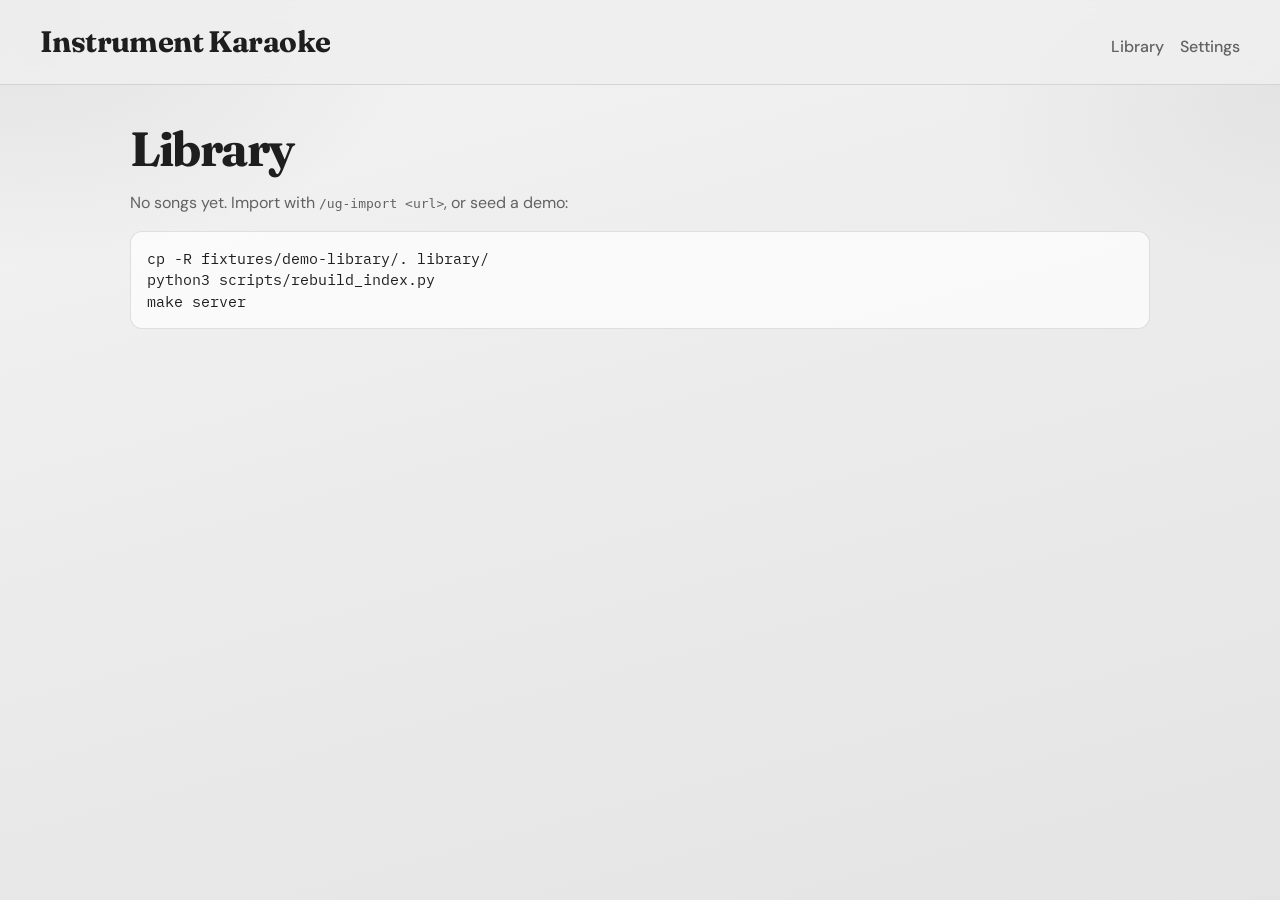
==== index.html @ 4fafdc99 "Initial commit" ====
<!DOCTYPE html>
<html lang="en">
<head>
  <meta charset="utf-8" />
  <meta name="viewport" content="width=device-width, initial-scale=1" />
  <title>Instrument Karaoke</title>
  <link rel="preconnect" href="https://fonts.googleapis.com" />
  <link rel="preconnect" href="https://fonts.gstatic.com" crossorigin />
  <link href="https://fonts.googleapis.com/css2?family=DM+Sans:ital,opsz,wght@0,9..40,400;0,9..40,500;0,9..40,600;0,9..40,700;1,9..40,400&family=Fraunces:opsz,wght@9..144,500;9..144,700&family=IBM+Plex+Mono:wght@400;500&display=swap" rel="stylesheet" />
  <link rel="stylesheet" href="assets/styles.css" />
</head>
<body>
  <div class="bg-wash" aria-hidden="true"></div>
  <header class="site-header">
    <a class="brand" href="#/">Instrument Karaoke</a>
    <nav class="site-nav" aria-label="Primary">
      <a href="#/">Library</a>
      <button type="button" class="site-nav-btn" id="nav-settings" aria-haspopup="dialog">Settings</button>
      <a href="#/admin/queue" id="nav-queue" hidden>Queue</a>
    </nav>
  </header>

  <main id="app" class="app">
    <p class="loading">Loading library…</p>
  </main>

  <script src="assets/markdown.js"></script>
  <script src="assets/chords.js"></script>
  <script src="assets/media-analysis.js"></script>
  <script src="assets/media-player.js"></script>
  <script src="assets/queue.js"></script>
  <script src="assets/app.js"></script>
</body>
</html>
---- assets/styles.css ----
:root {
  --ink: #1e1e1e;
  --ink-soft: #626262;
  --paper: #efefef;
  --paper-2: #e6e6e6;
  --accent: #5c5c5c;
  --accent-deep: #3b3b3b;
  --glow: #b4b4b4;
  --line: rgba(30, 30, 30, 0.12);
  --shadow: 0 16px 40px rgba(30, 30, 30, 0.1);
  --chord-accent: #1e1e1e;
  --chord-tone-root: #1e1e1e;
  --chord-tone-other: #5c5c5c;
  --chord-tone-third: #5c5c5c;
  --chord-tone-fifth: #5c5c5c;
  --chord-tone-fifth-alt: #5c5c5c;
  --chord-tone-sixth: #5c5c5c;
  --chord-tone-seventh: #5c5c5c;
  --chord-tone-ninth: #5c5c5c;
  --chord-tone-eleventh: #5c5c5c;
  --chord-tone-extension: #5c5c5c;
  --mono: "IBM Plex Mono", ui-monospace, monospace;
  --sans: "DM Sans", system-ui, sans-serif;
  --display: "Fraunces", Georgia, serif;
  --radius: 12px;
}

*,
*::before,
*::after {
  box-sizing: border-box;
}

html {
  scroll-behavior: auto;
}

body {
  margin: 0;
  min-height: 100vh;
  font-family: var(--sans);
  color: var(--ink);
  background: var(--paper);
  line-height: 1.5;
}

.bg-wash {
  position: fixed;
  inset: 0;
  z-index: -1;
  background:
    radial-gradient(800px 480px at 0% 0%, rgba(92, 92, 92, 0.12), transparent 55%),
    radial-gradient(640px 400px at 100% 10%, rgba(180, 180, 180, 0.18), transparent 50%),
    linear-gradient(165deg, #f4f4f4 0%, #ebebeb 50%, #e4e4e4 100%);
}

.site-header {
  display: flex;
  align-items: baseline;
  justify-content: space-between;
  gap: 1rem;
  padding: 1.25rem clamp(1.25rem, 4vw, 2.5rem);
  border-bottom: 1px solid var(--line);
  backdrop-filter: blur(8px);
  position: sticky;
  top: 0;
  z-index: 10;
  background: rgba(239, 239, 239, 0.85);
}

.brand {
  font-family: var(--display);
  font-weight: 700;
  font-size: clamp(1.4rem, 2.5vw, 1.85rem);
  color: var(--ink);
  text-decoration: none;
  letter-spacing: -0.02em;
}

.site-nav {
  display: flex;
  align-items: center;
  gap: 1rem;
}

.site-nav a,
.site-nav-btn {
  color: var(--ink-soft);
  text-decoration: none;
  font: inherit;
  font-weight: 500;
  background: none;
  border: none;
  padding: 0;
  cursor: pointer;
}

.site-nav a:hover,
.site-nav-btn:hover {
  color: var(--accent);
}

html.chords-hidden .song-layout {
  grid-template-columns: 1fr;
}

html.chords-hidden .chord-panel,
html.chords-hidden .song-chords {
  display: none !important;
}

.app {
  width: min(1100px, 100%);
  margin: 0 auto;
  padding: 1.75rem clamp(1.25rem, 4vw, 2.5rem) 4rem;
}

.loading,
.empty,
.error {
  color: var(--ink-soft);
  font-size: 1.05rem;
}

.hero-line {
  font-family: var(--display);
  font-size: clamp(2rem, 5vw, 3rem);
  font-weight: 700;
  letter-spacing: -0.03em;
  margin: 0 0 0.35rem;
  animation: rise 0.55s ease both;
}

.lede {
  margin: 0 0 1rem;
  color: var(--ink-soft);
  max-width: 38rem;
  animation: rise 0.65s ease both;
}

@keyframes rise {
  from {
    opacity: 0;
    transform: translateY(10px);
  }
  to {
    opacity: 1;
    transform: none;
  }
}

.view-tabs {
  display: inline-flex;
  gap: 0.15rem;
  margin: 0 0 1.5rem;
  padding: 0.2rem;
  border: 1px solid var(--line);
  border-radius: 999px;
  background: rgba(255, 255, 255, 0.55);
  animation: rise 0.7s ease both;
}

.view-tab {
  padding: 0.4rem 1rem;
  border-radius: 999px;
  color: var(--ink-soft);
  text-decoration: none;
  font-weight: 550;
  font-size: 0.95rem;
  transition: color 0.15s ease, background 0.15s ease;
}

.view-tab:hover {
  color: var(--ink);
}

.view-tab.is-active {
  color: var(--ink);
  background: rgba(255, 255, 255, 0.95);
  box-shadow: 0 1px 2px rgba(30, 30, 30, 0.08);
}

.artist-grid {
  display: grid;
  grid-template-columns: repeat(auto-fill, minmax(220px, 1fr));
  gap: 0.85rem;
}

.song-table-wrap {
  overflow-x: auto;
  border: 1px solid var(--line);
  border-radius: var(--radius);
  background: rgba(255, 255, 255, 0.55);
  animation: rise 0.7s ease both;
}

.song-table {
  width: 100%;
  border-collapse: collapse;
  font-size: 0.98rem;
}

.song-table th,
.song-table td {
  padding: 0.25rem 1rem;
  text-align: left;
  border-bottom: 1px solid var(--line);
  vertical-align: middle;
}

.song-table th {
  font-size: 0.78rem;
  font-weight: 650;
  letter-spacing: 0.04em;
  text-transform: uppercase;
  color: var(--ink-soft);
  background: rgba(255, 255, 255, 0.45);
}

.song-table tbody tr:last-child td {
  border-bottom: none;
}

.song-table tbody tr:hover td {
  background: rgba(255, 255, 255, 0.55);
}

.song-table a {
  color: inherit;
  text-decoration: none;
  font-weight: 550;
}

.song-table a:hover {
  color: var(--accent-deep);
  text-decoration: underline;
  text-underline-offset: 0.15em;
}

.song-table td.song-title a {
  font-family: var(--display);
  font-size: 1.05rem;
  font-weight: 650;
}

.song-table th.song-table-flag,
.song-table td.song-table-flag,
.song-table th.song-table-status,
.song-table td.song-table-status {
  white-space: nowrap;
  width: 1%;
}

.song-table td.song-table-flag,
.song-table td.song-table-status {
  vertical-align: middle;
}

.media-flag {
  display: inline-block;
  min-width: 1.75rem;
  font-size: 0.78rem;
  font-weight: 650;
  letter-spacing: 0.02em;
  text-align: center;
}

.media-flag.is-yes {
  color: #1f6a4a;
}

.media-flag.is-no {
  color: var(--ink-soft);
  font-weight: 500;
}

.media-flag-chip {
  display: inline-flex;
  align-items: center;
  gap: 0.3rem;
  color: var(--ink-soft);
  font-size: 0.9rem;
}

.media-flag-chip .media-flag {
  min-width: 0;
  padding: 0.1rem 0.4rem;
  border: 1px solid var(--line);
  background: rgba(255, 255, 255, 0.55);
}

.media-flag-chip .media-flag.is-yes {
  border-color: rgba(31, 106, 74, 0.35);
  background: rgba(42, 154, 106, 0.1);
}

.songs-search {
  margin: 0 0 1rem;
}

.songs-search input[type="search"] {
  width: min(100%, 22rem);
  font: inherit;
  font-size: 0.98rem;
  color: var(--ink);
  border: 1px solid var(--line);
  border-radius: 8px;
  padding: 0.55rem 0.75rem;
  background: rgba(255, 255, 255, 0.75);
}

.songs-search input[type="search"]::placeholder {
  color: var(--ink-soft);
}

.songs-search input[type="search"]:focus {
  outline: 2px solid var(--accent);
  outline-offset: 2px;
  background: rgba(255, 255, 255, 0.95);
}

.visually-hidden {
  position: absolute;
  width: 1px;
  height: 1px;
  padding: 0;
  margin: -1px;
  overflow: hidden;
  clip: rect(0, 0, 0, 0);
  white-space: nowrap;
  border: 0;
}

.artist-link,
.album-link,
.song-link {
  display: block;
  padding: 1rem 1.1rem;
  border: 1px solid var(--line);
  border-radius: var(--radius);
  background: rgba(255, 255, 255, 0.55);
  text-decoration: none;
  color: inherit;
  transition: transform 0.18s ease, border-color 0.18s ease, background 0.18s ease;
}

.artist-link:hover,
.album-link:hover,
.song-link:hover {
  transform: translateY(-2px);
  border-color: rgba(92, 92, 92, 0.4);
  background: rgba(255, 255, 255, 0.9);
}

.artist-link strong,
.album-link strong,
.song-link strong {
  display: block;
  font-family: var(--display);
  font-size: 1.2rem;
  margin-bottom: 0.2rem;
}

.meta-muted {
  color: var(--ink-soft);
  font-size: 0.92rem;
}

.crumb {
  display: flex;
  flex-wrap: wrap;
  gap: 0.35rem;
  align-items: center;
  margin-bottom: 1rem;
  color: var(--ink-soft);
  font-size: 0.92rem;
}

.crumb a {
  color: var(--accent-deep);
  text-decoration: none;
}

.crumb a:hover {
  color: var(--accent);
}

.song-layout {
  display: grid;
  grid-template-columns: minmax(0, 1fr) 220px;
  gap: 1.5rem;
  align-items: start;
}

@media (max-width: 860px) {
  .song-layout {
    grid-template-columns: 1fr;
  }
}

.song-title-row {
  display: flex;
  align-items: flex-start;
  justify-content: space-between;
  gap: 0.85rem 1.25rem;
}

.song-header h1 {
  font-family: var(--display);
  font-size: clamp(1.8rem, 4vw, 2.6rem);
  margin: 0 0 0.25rem;
  letter-spacing: -0.03em;
  animation: rise 0.5s ease both;
  min-width: 0;
  flex: 1 1 auto;
}

.song-title-row .view-modes {
  flex: 0 0 auto;
  margin-top: 0.35rem;
}

.song-meta {
  display: flex;
  flex-wrap: wrap;
  gap: 0.55rem 1rem;
  margin: 0.75rem 0 1.25rem;
  color: var(--ink-soft);
  font-size: 0.95rem;
}

.toolbar {
  display: flex;
  flex-wrap: wrap;
  gap: 0.65rem;
  align-items: center;
  margin-bottom: 1rem;
  padding: 0.75rem 0.85rem;
  border: 1px solid var(--line);
  border-radius: var(--radius);
  background: rgba(255, 255, 255, 0.6);
}

.toolbar[hidden] {
  display: none;
}

.view-modes {
  display: inline-flex;
  align-items: center;
  gap: 0.2rem;
  padding: 0.15rem;
  border: 1px solid var(--line);
  border-radius: 999px;
  background: rgba(255, 255, 255, 0.55);
}

.view-modes[hidden] {
  display: none;
}

.view-mode {
  border: 0;
  border-radius: 999px;
  padding: 0.35rem 0.75rem;
  background: transparent;
  color: var(--ink-soft);
  cursor: pointer;
  font: inherit;
  font-size: 0.85rem;
  font-weight: 650;
  line-height: 1.2;
  white-space: nowrap;
  transition: background 0.15s ease, color 0.15s ease;
}

.view-mode:hover {
  background: rgba(30, 30, 30, 0.05);
  color: var(--ink);
}

.view-mode.is-active,
.view-mode.is-active:hover {
  background: var(--accent-deep);
  color: #f3f3f3;
}

.toolbar button,
.toolbar label {
  font: inherit;
}

.toolbar button {
  border: 1px solid transparent;
  background: var(--accent-deep);
  color: #f3f3f3;
  border-radius: 999px;
  padding: 0.45rem 0.95rem;
  cursor: pointer;
  font-weight: 600;
  transition: background 0.15s ease, transform 0.15s ease;
}

.toolbar button:hover {
  background: var(--accent);
}

.toolbar button.secondary {
  background: transparent;
  color: var(--ink);
  border-color: var(--line);
}

.toolbar button.secondary:hover {
  background: rgba(30, 30, 30, 0.06);
}

.toolbar button.secondary.is-active {
  background: var(--accent-deep);
  color: #f3f3f3;
  border-color: transparent;
}

.toolbar button.secondary.is-active:hover {
  background: var(--accent);
}

.toolbar button.danger,
.table-delete,
.modal-btn.danger {
  background: transparent;
  color: #8b2e2e;
  border: 1px solid rgba(139, 46, 46, 0.35);
}

.toolbar button.danger {
  border-radius: 999px;
  padding: 0.45rem 0.95rem;
  cursor: pointer;
  font: inherit;
  font-weight: 600;
  transition: background 0.15s ease, border-color 0.15s ease;
}

.toolbar button.danger:hover,
.table-delete:hover,
.modal-btn.danger:hover {
  background: rgba(139, 46, 46, 0.08);
  border-color: rgba(139, 46, 46, 0.55);
}

.toolbar button:disabled,
.table-delete:disabled,
.modal-btn:disabled {
  opacity: 0.55;
  cursor: not-allowed;
}

.song-table-actions {
  width: 1%;
  white-space: nowrap;
  text-align: right;
}

.table-delete {
  border-radius: 999px;
  padding: 0.35rem 0.75rem;
  cursor: pointer;
  font: inherit;
  font-size: 0.88rem;
  font-weight: 600;
  transition: background 0.15s ease, border-color 0.15s ease;
}

.modal-overlay {
  position: fixed;
  inset: 0;
  z-index: 50;
  display: flex;
  align-items: center;
  justify-content: center;
  padding: 1.25rem;
  background: rgba(30, 30, 30, 0.35);
  backdrop-filter: blur(3px);
  animation: modal-fade 0.18s ease both;
}

.modal-dialog {
  width: min(420px, 100%);
  padding: 1.35rem 1.4rem 1.2rem;
  border: 1px solid var(--line);
  border-radius: var(--radius);
  background: #f7f7f7;
  box-shadow: var(--shadow);
  animation: modal-rise 0.22s ease both;
}

.modal-title {
  margin: 0 0 0.45rem;
  font-family: var(--display);
  font-size: 1.45rem;
  font-weight: 700;
  letter-spacing: -0.02em;
}

.modal-message {
  margin: 0 0 1.25rem;
  color: var(--ink-soft);
  line-height: 1.45;
}

.modal-actions {
  display: flex;
  justify-content: flex-end;
  gap: 0.55rem;
}

.modal-btn {
  border: 1px solid transparent;
  border-radius: 999px;
  padding: 0.45rem 0.95rem;
  background: var(--accent-deep);
  color: #f3f3f3;
  cursor: pointer;
  font: inherit;
  font-weight: 600;
  transition: background 0.15s ease, border-color 0.15s ease;
}

.modal-btn:hover {
  background: var(--accent);
}

.modal-btn.secondary {
  background: transparent;
  color: var(--ink);
  border-color: var(--line);
}

.modal-btn.secondary:hover {
  background: rgba(30, 30, 30, 0.06);
}

.export-modal-dialog {
  width: min(520px, 100%);
}

.export-section {
  margin: 0 0 1rem;
}

.export-section-label,
.export-field > span {
  display: block;
  margin-bottom: 0.35rem;
  font-size: 0.78rem;
  font-weight: 600;
  letter-spacing: 0.04em;
  text-transform: uppercase;
  color: var(--ink-soft);
}

.export-mix-list {
  display: flex;
  flex-wrap: wrap;
  gap: 0.4rem;
}

.export-options {
  display: grid;
  grid-template-columns: 1fr 1fr;
  gap: 0.75rem;
  margin-bottom: 1rem;
}

.export-field select {
  width: 100%;
  padding: 0.4rem 0.55rem;
  border: 1px solid var(--line);
  border-radius: 8px;
  background: #fff;
  font: inherit;
}

.export-show-drums {
  display: inline-flex;
  align-items: center;
  gap: 0.45rem;
  margin: 0 0 1rem;
  font-size: 0.9rem;
  font-weight: 500;
  color: var(--ink);
  cursor: pointer;
  user-select: none;
}

.export-show-drums input {
  width: 0.95rem;
  height: 0.95rem;
  accent-color: var(--accent, #1e1e1e);
  cursor: pointer;
}

.export-show-drums.is-unavailable {
  opacity: 0.45;
  cursor: not-allowed;
}

.export-show-drums.is-unavailable input {
  cursor: not-allowed;
}

.export-progress {
  margin: 0 0 0.85rem;
  padding: 0.75rem 0.8rem;
  border: 1px solid var(--line);
  border-radius: 10px;
  background: rgba(30, 30, 30, 0.04);
}

.export-progress-meta {
  display: flex;
  justify-content: space-between;
  gap: 0.75rem;
  margin-bottom: 0.45rem;
  font-size: 0.9rem;
  font-weight: 600;
  color: var(--ink);
}

.export-progress-track {
  width: 100%;
  height: 0.65rem;
  border-radius: 999px;
  background: rgba(30, 30, 30, 0.12);
  overflow: hidden;
}

.export-progress-fill {
  height: 100%;
  width: 0%;
  border-radius: inherit;
  background: var(--accent-deep);
  transition: width 0.25s ease;
}

.export-progress-stage {
  margin: 0.45rem 0 0;
  font-size: 0.82rem;
  color: var(--ink-soft);
  min-height: 1.2em;
}

.export-error {
  margin: 0 0 0.85rem;
  color: #9a2f2f;
  font-size: 0.9rem;
}

#export-download {
  text-decoration: none;
  display: inline-flex;
  align-items: center;
}

.media-export-status {
  font-size: 0.8rem;
  font-weight: 600;
  color: var(--ink-soft);
  max-width: 22rem;
  white-space: nowrap;
  overflow: hidden;
  text-overflow: ellipsis;
}

.media-export-status.is-active {
  color: #8a5a12;
}

.media-export-status.is-done {
  color: #1f6a4a;
}

.media-export-status.is-error {
  color: #9a2f2f;
}

@keyframes modal-fade {
  from {
    opacity: 0;
  }
  to {
    opacity: 1;
  }
}

@keyframes modal-rise {
  from {
    opacity: 0;
    transform: translateY(8px) scale(0.98);
  }
  to {
    opacity: 1;
    transform: none;
  }
}

.toolbar label {
  display: inline-flex;
  align-items: center;
  gap: 0.45rem;
  color: var(--ink-soft);
  font-size: 0.92rem;
}

.toolbar input[type="range"] {
  width: 120px;
  accent-color: var(--accent);
}

.song-chords {
  display: flex;
  flex-wrap: wrap;
  gap: 0.35rem;
  align-items: stretch;
  margin: 0 0 1rem;
  padding: 0.5rem 0.6rem;
  overflow: visible;
  border: 1px solid var(--line);
  border-radius: var(--radius);
  background: rgba(255, 255, 255, 0.72);
}

.song-chords[hidden] {
  display: none;
}

.song-chord {
  flex: 0 0 auto;
  display: flex;
  align-items: center;
  justify-content: center;
  margin: 0;
  padding: 0.2rem 0.25rem;
  border: 1px solid transparent;
  border-radius: 8px;
  background: transparent;
  cursor: pointer;
  color: inherit;
  transition: background 0.15s ease, border-color 0.15s ease;
}

.song-chord:hover {
  background: rgba(30, 30, 30, 0.05);
  border-color: var(--line);
}

.song-chord.is-active {
  background: rgba(92, 92, 92, 0.1);
  border-color: var(--accent);
}

.song-chord svg {
  width: 88px;
  height: auto;
  display: block;
  pointer-events: none;
}

.song-chords[data-instrument="ukulele"] .song-chord svg {
  width: 78px;
}

.song-chords[data-instrument="piano"] .song-chord svg,
.song-chords .song-chord svg.piano-diagram {
  width: 130px;
}

.song-chord .diagram-missing {
  margin: 0;
  padding: 0.35rem 0.25rem;
  max-width: 5.5rem;
  font-size: 0.7rem;
}

.chart-panel {
  position: relative;
  border: 1px solid var(--line);
  border-radius: var(--radius);
  background: rgba(255, 255, 255, 0.82);
  box-shadow: var(--shadow);
  padding: 1.1rem 1.2rem;
}

.scroll-countdown {
  position: fixed;
  inset: 0;
  z-index: 40;
  display: flex;
  align-items: center;
  justify-content: center;
  pointer-events: none;
  font-family: var(--display);
  font-size: clamp(4rem, 18vw, 7rem);
  font-weight: 600;
  line-height: 1;
  color: var(--accent);
  background: rgba(255, 255, 255, 0.45);
  text-shadow: 0 1px 0 rgba(255, 255, 255, 0.8);
}

.scroll-countdown[hidden] {
  display: none;
}

.chart {
  margin: 0;
  font-family: var(--mono);
  font-size: 0.92rem;
  line-height: 1.45;
  white-space: pre;
  overflow-x: auto;
}

.chart .chord {
  color: var(--chord-accent);
  font-weight: 700;
  cursor: pointer;
  border-radius: 3px;
  padding: 0 1px;
}

.chart-sync-line {
  display: block;
  border-radius: 4px;
  margin: 0 -0.35rem;
  padding: 0 0.35rem;
  transition: background 0.15s ease, box-shadow 0.15s ease;
}

.chart-sync-line.is-playing {
  background: rgba(201, 162, 39, 0.16);
  box-shadow: inset 3px 0 0 rgba(201, 162, 39, 0.85);
}

.chart-sync-line.is-selected:not(.is-playing) {
  background: rgba(58, 127, 212, 0.1);
  box-shadow: inset 3px 0 0 rgba(58, 127, 212, 0.75);
}

.chart-sync-line.is-stamped:not(.is-playing):not(.is-selected) {
  background: rgba(42, 154, 106, 0.08);
}

.chart-panel.is-aligning .chart-sync-line {
  cursor: pointer;
}

.chart-panel.is-aligning .chart-sync-line:hover {
  background: rgba(58, 127, 212, 0.08);
}

.chart .chord:hover,
.chart .chord.is-active {
  background: color-mix(in srgb, var(--chord-accent) 16%, transparent);
}

.chart .section {
  color: var(--accent-deep);
  font-weight: 500;
}

.chord-panel {
  position: sticky;
  top: 5.5rem;
  border: 1px solid var(--line);
  border-radius: var(--radius);
  background: rgba(255, 255, 255, 0.72);
  padding: 0.9rem;
}

.chord-panel h2 {
  font-family: var(--display);
  font-size: 1.15rem;
  margin: 0 0 0.75rem;
}

.instrument-modes {
  display: grid;
  grid-template-columns: repeat(3, 1fr);
  gap: 0.25rem;
  margin: 0 0 0.85rem;
  padding: 0.2rem;
  border: 1px solid var(--line);
  border-radius: 10px;
  background: rgba(255, 255, 255, 0.45);
}

.instrument-mode {
  border: 0;
  background: transparent;
  border-radius: 7px;
  padding: 0.35rem 0.25rem;
  font: inherit;
  font-size: 0.78rem;
  font-weight: 500;
  letter-spacing: 0.01em;
  color: var(--ink-soft);
  cursor: pointer;
  transition: background 0.15s ease, color 0.15s ease;
}

.instrument-mode:hover {
  color: var(--ink);
}

.instrument-mode.is-active {
  background: var(--accent-deep);
  color: #f3f3f3;
}

.tuning-field {
  display: flex;
  flex-direction: column;
  gap: 0.3rem;
  margin: 0 0 0.85rem;
}

.tuning-field[hidden] {
  display: none;
}

.tuning-label {
  font-size: 0.72rem;
  font-weight: 600;
  letter-spacing: 0.04em;
  text-transform: uppercase;
  color: var(--ink-soft);
}

.tuning-field select {
  width: 100%;
  border: 1px solid var(--line);
  border-radius: 8px;
  background: rgba(255, 255, 255, 0.85);
  color: var(--ink);
  font: inherit;
  font-size: 0.82rem;
  padding: 0.4rem 0.55rem;
  cursor: pointer;
}

.tuning-field select:focus {
  outline: 2px solid rgba(92, 92, 92, 0.35);
  outline-offset: 1px;
}

.settings-modal-dialog {
  width: min(420px, 100%);
}

.settings-body {
  margin: 0 0 1.25rem;
  display: flex;
  flex-direction: column;
  gap: 1rem;
}

.settings-body .accent-field {
  margin: 0;
}

.settings-toggle {
  display: flex;
  align-items: center;
  gap: 0.55rem;
  font-size: 0.9rem;
  font-weight: 500;
  color: var(--ink);
  cursor: pointer;
  user-select: none;
}

.settings-toggle input {
  width: 1rem;
  height: 1rem;
  accent-color: var(--accent, #1e1e1e);
  cursor: pointer;
}

.accent-field {
  display: flex;
  flex-direction: column;
  gap: 0.35rem;
  margin: 0 0 0.85rem;
}

.accent-swatches {
  display: flex;
  flex-wrap: wrap;
  gap: 0.35rem;
}

.accent-swatch {
  width: 1.35rem;
  height: 1.35rem;
  padding: 0;
  border: 2px solid rgba(30, 30, 30, 0.18);
  border-radius: 999px;
  background: var(--swatch, #1e1e1e);
  cursor: pointer;
  transition: transform 0.12s ease, box-shadow 0.12s ease, border-color 0.12s ease;
}

.accent-swatch:hover {
  transform: scale(1.08);
}

.accent-swatch.is-active {
  border-color: var(--ink);
  box-shadow: 0 0 0 2px rgba(255, 255, 255, 0.9), 0 0 0 3px var(--ink);
}

.chord-list {
  display: flex;
  flex-wrap: wrap;
  gap: 0.4rem;
  margin-bottom: 0.85rem;
}

.chord-chip {
  border: 1px solid var(--line);
  background: transparent;
  border-radius: 999px;
  padding: 0.25rem 0.65rem;
  font: inherit;
  font-size: 0.85rem;
  cursor: pointer;
  color: var(--ink-soft);
}

.chord-chip.is-active {
  border-color: var(--accent);
  color: var(--accent-deep);
  background: rgba(92, 92, 92, 0.1);
}

.diagram-wrap {
  display: flex;
  flex-direction: column;
  align-items: center;
  min-height: 140px;
  gap: 0.35rem;
}

.diagram-nav {
  display: flex;
  align-items: center;
  justify-content: center;
  gap: 0.25rem;
  width: 100%;
}

.diagram-stage {
  flex: 0 1 auto;
  display: flex;
  justify-content: center;
  min-width: 0;
}

.diagram-wrap svg {
  width: 150px;
  height: auto;
  display: block;
}

.diagram-wrap[data-instrument="ukulele"] svg {
  width: 130px;
}

.diagram-wrap[data-instrument="piano"] svg,
.diagram-wrap svg.piano-diagram {
  width: min(100%, 280px);
}

.diagram-arrow {
  flex: 0 0 auto;
  width: 2rem;
  height: 2rem;
  border: 1px solid var(--line);
  border-radius: 999px;
  background: rgba(255, 255, 255, 0.7);
  color: var(--ink);
  font-size: 1.35rem;
  line-height: 1;
  cursor: pointer;
  padding: 0;
  display: inline-flex;
  align-items: center;
  justify-content: center;
  transition: background 0.15s ease, border-color 0.15s ease, opacity 0.15s ease;
}

.diagram-arrow:hover:not(:disabled) {
  border-color: var(--accent);
  background: rgba(255, 255, 255, 0.95);
}

.diagram-arrow:disabled {
  opacity: 0.28;
  cursor: default;
}

.diagram-index {
  margin: 0;
  font-family: var(--mono);
  font-size: 0.75rem;
  color: var(--ink-soft);
  letter-spacing: 0.04em;
}

.diagram-index[hidden] {
  display: none;
}

.diagram-missing {
  color: var(--ink-soft);
  font-size: 0.88rem;
  text-align: center;
  padding: 1rem 0.5rem;
}

.admin-badge {
  display: inline-flex;
  align-items: center;
  font: inherit;
  font-size: 0.72rem;
  font-weight: 700;
  letter-spacing: 0.06em;
  text-transform: uppercase;
  color: var(--accent-deep);
  border: 1px solid var(--accent);
  border-radius: 4px;
  padding: 0.15rem 0.4rem;
  background: rgba(92, 92, 92, 0.12);
  cursor: pointer;
}

.admin-badge:hover {
  background: rgba(92, 92, 92, 0.2);
}

.admin-badge.is-viewing-as-user {
  color: var(--ink-soft);
  border-style: dashed;
  background: transparent;
}

.admin-badge.is-viewing-as-user:hover {
  background: rgba(92, 92, 92, 0.08);
}

.save-status {
  font-size: 0.88rem;
  color: var(--ink-soft);
}

.save-status.is-error {
  color: #555555;
}

.admin-editor {
  margin-bottom: 1rem;
  padding: 1rem;
  border: 1px solid var(--line);
  border-radius: var(--radius);
  background: rgba(255, 255, 255, 0.82);
  box-shadow: var(--shadow);
}

.admin-meta-grid {
  display: grid;
  grid-template-columns: repeat(2, minmax(0, 1fr));
  gap: 0.75rem 1rem;
  margin-bottom: 1rem;
}

@media (max-width: 640px) {
  .admin-meta-grid {
    grid-template-columns: 1fr;
  }
}

.admin-meta-grid label,
.admin-body-label {
  display: flex;
  flex-direction: column;
  gap: 0.3rem;
  font-size: 0.85rem;
  color: var(--ink-soft);
}

.admin-meta-grid .span-2 {
  grid-column: 1 / -1;
}

.admin-reprocess {
  grid-column: 1 / -1;
  display: flex;
  flex-wrap: wrap;
  align-items: center;
  gap: 0.55rem;
}

.admin-meta-grid input,
.admin-body {
  font: inherit;
  font-family: var(--mono);
  font-size: 0.9rem;
  color: var(--ink);
  border: 1px solid var(--line);
  border-radius: 8px;
  padding: 0.45rem 0.55rem;
  background: rgba(255, 255, 255, 0.9);
}

.admin-body {
  width: 100%;
  min-height: min(55vh, 640px);
  resize: vertical;
  line-height: 1.45;
  white-space: pre;
  tab-size: 4;
}

.album-list,
.song-list {
  display: grid;
  gap: 0.65rem;
}

/* Media pipeline canvas + queue */

.media-root {
  margin: 0 0 1.25rem;
}

.media-stage {
  position: relative;
  width: 100%;
  aspect-ratio: 16 / 9;
  background: #12151a;
  overflow: hidden;
  border: 1px solid var(--line);
}

.media-video,
.media-canvas {
  position: absolute;
  inset: 0;
  width: 100%;
  height: 100%;
}

.media-video {
  object-fit: cover;
  opacity: 0.55;
  background: #0c0e12;
}

/* Poster-only (no video.mp4 on Pages): keep the still visible under overlays. */
.media-video:not([src]) {
  opacity: 0.7;
}

.media-canvas {
  z-index: 1;
  cursor: default;
}

.media-progress-hit {
  position: absolute;
  left: 0;
  right: 0;
  bottom: 0;
  height: 16px;
  z-index: 4;
  cursor: ew-resize;
  touch-action: none;
  background: transparent;
}

.media-progress-hit:hover,
.media-progress-hit.is-dragging {
  background: rgba(255, 255, 255, 0.06);
}

.media-progress-hit:focus-visible {
  outline: 2px solid rgba(255, 255, 255, 0.45);
  outline-offset: -2px;
}

.media-stage.is-chart-display .media-video {
  opacity: 0.28;
}

.media-chart-overlay {
  position: absolute;
  inset: 0;
  /* Match canvas drums band: pad(8) + drumsH(90) + slight gap */
  bottom: 100px;
  z-index: 2;
  overflow: auto;
  overscroll-behavior: contain;
  padding: 1rem 1.15rem 0.35rem;
  background: linear-gradient(
    180deg,
    rgba(10, 12, 14, 0.72) 0%,
    rgba(10, 12, 14, 0.58) 70%,
    rgba(10, 12, 14, 0.2) 100%
  );
  scrollbar-width: thin;
  scrollbar-color: rgba(255, 255, 255, 0.35) transparent;
}

.media-chart-overlay[hidden] {
  display: none;
}

.media-chart {
  margin: 0;
  color: rgba(245, 245, 242, 0.92);
  font-family: var(--mono);
  font-size: clamp(0.82rem, 1.7vw, 1.02rem);
  line-height: 1.5;
  white-space: pre;
  overflow-x: auto;
  text-shadow: 0 1px 2px rgba(0, 0, 0, 0.55);
}

.media-chart-chord {
  color: #f0d36a;
  font-weight: 700;
}

.media-chart-section {
  color: rgba(255, 255, 255, 0.55);
  font-weight: 650;
}

.media-chart-line {
  display: block;
  border-radius: 4px;
  margin: 0 -0.35rem;
  padding: 0.1rem 0.35rem;
  transition: background 0.15s ease, box-shadow 0.15s ease;
  cursor: pointer;
}

.media-chart-line.is-playing {
  background: rgba(201, 162, 39, 0.22);
  box-shadow: inset 3px 0 0 rgba(240, 211, 106, 0.95);
}

.media-chart-line.is-selected:not(.is-playing) {
  background: rgba(58, 127, 212, 0.18);
  box-shadow: inset 3px 0 0 rgba(90, 150, 230, 0.85);
}

.media-chart-line:hover {
  background: rgba(255, 255, 255, 0.06);
}

@media (max-width: 640px) {
  .media-chart-overlay {
    bottom: 98px;
    padding: 0.75rem 0.8rem 0.3rem;
  }
}

.media-audio {
  margin-top: 0.55rem;
  display: flex;
  flex-direction: column;
  gap: 0.45rem;
}

.media-audio-row {
  display: flex;
  flex-wrap: wrap;
  align-items: center;
  gap: 0.55rem;
}

.media-audio-preset {
  display: inline-flex;
  align-items: center;
  gap: 0.45rem;
  font-size: 0.8rem;
  color: var(--ink-soft);
}

.media-audio-preset select {
  min-width: 12rem;
  font: inherit;
  font-size: 0.8rem;
  font-weight: 600;
  color: var(--ink);
  border: 1px solid var(--line);
  border-radius: 4px;
  background: rgba(255, 255, 255, 0.85);
  padding: 0.28rem 0.45rem;
}

.media-drums-toggle {
  display: inline-flex;
  align-items: center;
  gap: 0.4rem;
  margin-left: auto;
  font-size: 0.8rem;
  font-weight: 500;
  color: var(--ink-soft);
  cursor: pointer;
  user-select: none;
}

.media-drums-toggle input {
  width: 0.95rem;
  height: 0.95rem;
  accent-color: var(--accent, #1e1e1e);
  cursor: pointer;
}

.media-drums-toggle.is-unavailable {
  opacity: 0.45;
  cursor: not-allowed;
}

.media-drums-toggle.is-unavailable input {
  cursor: not-allowed;
}

.media-mixer {
  display: flex;
  flex-wrap: wrap;
  gap: 0.5rem;
  align-items: stretch;
}

.media-stem {
  display: flex;
  flex-direction: column;
  align-items: center;
  gap: 0.35rem;
  min-width: 4.75rem;
  padding: 0.5rem 0.45rem 0.55rem;
  border: 1px solid var(--line);
  border-radius: 6px;
  background: rgba(255, 255, 255, 0.45);
}

.media-stem.is-silent .media-stem-name {
  opacity: 0.45;
}

.media-stem-name {
  font-size: 0.72rem;
  font-weight: 700;
  letter-spacing: 0.02em;
  color: var(--ink);
  text-align: center;
  line-height: 1.2;
}

.media-stem-btns {
  display: flex;
  gap: 0.25rem;
}

.media-stem-btn {
  border: 1px solid var(--line);
  background: transparent;
  color: var(--ink-soft);
  border-radius: 4px;
  padding: 0.15rem 0.4rem;
  cursor: pointer;
  font: inherit;
  font-size: 0.68rem;
  font-weight: 700;
  letter-spacing: 0.04em;
  line-height: 1.2;
  min-width: 1.55rem;
}

.media-stem-btn:hover {
  background: rgba(30, 30, 30, 0.06);
  color: var(--ink);
}

.media-stem-mute.is-active {
  color: #8b2e2e;
  border-color: rgba(139, 46, 46, 0.45);
  background: rgba(139, 46, 46, 0.08);
}

.media-stem-solo.is-active {
  color: #1f6a4a;
  border-color: rgba(31, 106, 74, 0.45);
  background: rgba(42, 154, 106, 0.12);
}

.media-stem-solo.is-dim:not(.is-active) {
  opacity: 0.45;
}

.media-stem-fader-wrap {
  display: flex;
  align-items: stretch;
  gap: 0.3rem;
  height: 4.5rem;
  margin-top: 0.1rem;
}

.media-stem-meter {
  width: 10px;
  height: 100%;
  border-radius: 2px;
  background: rgba(30, 30, 30, 0.06);
  display: block;
}

.media-stem-volume {
  writing-mode: vertical-lr;
  direction: rtl;
  width: 1.35rem;
  height: 100%;
  margin: 0;
  padding: 0;
  accent-color: var(--accent);
  cursor: pointer;
}

.media-stem-pan {
  position: relative;
  width: 2.4rem;
  height: 2.4rem;
  border-radius: 50%;
  border: 1px solid var(--line);
  background: rgba(255, 255, 255, 0.7);
  cursor: ew-resize;
  touch-action: none;
  display: grid;
  place-items: center;
  user-select: none;
}

.media-stem-pan:focus-visible {
  outline: 2px solid rgba(31, 106, 74, 0.45);
  outline-offset: 2px;
}

.media-stem-pan-knob {
  position: absolute;
  inset: 0.2rem;
  border-radius: 50%;
  background:
    radial-gradient(circle at 35% 30%, rgba(255, 255, 255, 0.9), rgba(230, 230, 230, 0.95) 55%, rgba(200, 200, 200, 0.9));
  box-shadow: inset 0 0 0 1px rgba(30, 30, 30, 0.08);
}

.media-stem-pan-knob::after {
  content: "";
  position: absolute;
  left: 50%;
  top: 0.18rem;
  width: 2px;
  height: 0.55rem;
  margin-left: -1px;
  border-radius: 1px;
  background: var(--ink);
}

.media-stem-pan-label {
  position: relative;
  z-index: 1;
  font-size: 0.55rem;
  font-weight: 700;
  letter-spacing: 0.04em;
  text-transform: uppercase;
  color: var(--ink-soft);
  pointer-events: none;
  margin-top: 0.85rem;
}

.media-mix-btn {
  border: 1px solid var(--line);
  background: transparent;
  color: var(--ink-soft);
  border-radius: 4px;
  padding: 0.28rem 0.55rem;
  cursor: pointer;
  font: inherit;
  font-size: 0.75rem;
  font-weight: 600;
  line-height: 1.2;
  white-space: nowrap;
}

.media-mix-btn:hover {
  background: rgba(30, 30, 30, 0.06);
  color: var(--ink);
}

.media-mix-btn.is-active {
  color: #1f6a4a;
  border-color: rgba(31, 106, 74, 0.45);
  background: rgba(42, 154, 106, 0.12);
}

.media-toolbar {
  display: flex;
  flex-wrap: wrap;
  align-items: center;
  gap: 0.55rem;
  margin-top: 0.45rem;
}

.media-toolbar[hidden] {
  display: none;
}

.media-time {
  font-variant-numeric: tabular-nums;
  font-size: 0.85rem;
  color: var(--ink-soft);
  min-width: 6.5rem;
}

.media-status-pill {
  display: inline-block;
  font-size: 0.75rem;
  font-weight: 600;
  letter-spacing: 0.02em;
  padding: 0.15rem 0.45rem;
  border: 1px solid var(--line);
  color: var(--ink-soft);
  background: rgba(255, 255, 255, 0.55);
}

.media-status-queued,
.media-status-processing {
  color: #8a5a12;
  border-color: rgba(138, 90, 18, 0.35);
}

.media-status-needs_review {
  color: #7a4a12;
  border-color: rgba(122, 74, 18, 0.4);
  background: rgba(201, 162, 39, 0.12);
}

.media-status-ready {
  color: #1f6a4a;
  border-color: rgba(31, 106, 74, 0.35);
  background: rgba(42, 154, 106, 0.1);
}

.media-status-failed {
  color: #9a2f2f;
  border-color: rgba(154, 47, 47, 0.35);
}

.media-vtt-issues {
  margin-top: 0.65rem;
  border: 1px solid rgba(154, 47, 47, 0.35);
  border-radius: 8px;
  padding: 0.55rem 0.75rem;
  background: rgba(154, 47, 47, 0.08);
  color: #7a2424;
  font-size: 0.78rem;
  line-height: 1.4;
}

.media-vtt-issues.is-warn {
  border-color: rgba(122, 74, 18, 0.4);
  background: rgba(201, 162, 39, 0.14);
  color: #7a4a12;
}

.media-vtt-issues strong {
  display: block;
  margin-bottom: 0.25rem;
}

.media-vtt-issues ul {
  margin: 0;
  padding-left: 1.1rem;
}

.media-vtt-editor {
  margin-top: 0.75rem;
  border: 1px solid var(--line);
  border-radius: 8px;
  padding: 0.65rem 0.75rem;
  background: rgba(255, 255, 255, 0.72);
}

.media-vtt-hint {
  margin: 0 0 0.55rem;
  font-size: 0.8rem;
  color: var(--ink-soft);
  line-height: 1.4;
}

#media-align.is-active {
  color: #7a4a12;
  border-color: rgba(122, 74, 18, 0.45);
  background: rgba(201, 162, 39, 0.14);
}

#media-marker,
#media-marker-end {
  font-weight: 700;
}

.media-align-list {
  list-style: none;
  margin: 0;
  padding: 0;
  max-height: 14rem;
  overflow: auto;
  display: flex;
  flex-direction: column;
  gap: 0.2rem;
}

.media-align-empty {
  font-size: 0.8rem;
  color: var(--ink-soft);
  padding: 0.35rem 0;
}

.media-align-item {
  display: flex;
  align-items: stretch;
  gap: 0.25rem;
  border: 1px solid transparent;
  border-radius: 4px;
}

.media-align-item:hover {
  background: rgba(30, 30, 30, 0.04);
}

.media-align-line {
  display: grid;
  grid-template-columns: 5.5rem 1fr;
  gap: 0.45rem;
  flex: 1 1 auto;
  min-width: 0;
  text-align: left;
  border: none;
  border-radius: 4px;
  padding: 0.28rem 0.4rem;
  background: transparent;
  color: var(--ink);
  font: inherit;
  font-size: 0.78rem;
  cursor: pointer;
}

.media-align-chart {
  display: flex;
  flex-direction: column;
  gap: 0.08rem;
  min-width: 0;
}

.media-align-actions {
  display: flex;
  flex: 0 0 auto;
  align-items: center;
  gap: 0.2rem;
  margin-right: 0.25rem;
  opacity: 0;
  pointer-events: none;
  transition: opacity 0.12s ease;
}

.media-align-item:hover .media-align-actions,
.media-align-item:focus-within .media-align-actions,
.media-align-actions.is-visible {
  opacity: 1;
  pointer-events: auto;
}

.media-align-item.is-editing {
  background: rgba(42, 154, 106, 0.08);
  border-color: rgba(42, 154, 106, 0.28);
}

.media-align-line.is-editing {
  cursor: default;
}

.media-align-lyric-input {
  width: 100%;
  min-width: 0;
  border: 1px solid var(--line);
  border-radius: 4px;
  padding: 0.15rem 0.35rem;
  background: rgba(255, 255, 255, 0.95);
  color: var(--ink);
  font: inherit;
  font-family: var(--mono);
  font-size: 0.78rem;
}

.media-align-lyric-input:focus {
  outline: 2px solid rgba(42, 154, 106, 0.35);
  outline-offset: 1px;
  border-color: rgba(42, 154, 106, 0.45);
}

.media-align-revert,
.media-align-save-lyric {
  border: 1px solid var(--line);
  border-radius: 4px;
  padding: 0.18rem 0.4rem;
  background: rgba(255, 255, 255, 0.9);
  color: var(--ink);
  font: inherit;
  font-size: 0.72rem;
  font-weight: 600;
  cursor: pointer;
}

.media-align-revert:hover {
  border-color: rgba(139, 46, 46, 0.35);
  background: rgba(139, 46, 46, 0.08);
  color: #8b2e2e;
}

.media-align-save-lyric:hover {
  border-color: rgba(42, 154, 106, 0.45);
  background: rgba(42, 154, 106, 0.14);
  color: #1f6a4a;
}

.media-align-assign {
  border: 1px solid var(--line);
  border-radius: 4px;
  padding: 0.18rem 0.4rem;
  background: rgba(255, 255, 255, 0.9);
  color: var(--ink);
  font: inherit;
  font-size: 0.72rem;
  font-weight: 600;
  cursor: pointer;
}

.media-align-assign:hover {
  border-color: rgba(122, 74, 18, 0.45);
  background: rgba(201, 162, 39, 0.16);
  color: #7a4a12;
}

.media-align-end:hover {
  border-color: rgba(58, 127, 212, 0.45);
  background: rgba(58, 127, 212, 0.12);
  color: #1f4f8a;
}

.media-align-item.is-stamped {
  border-color: rgba(42, 154, 106, 0.25);
  background: rgba(42, 154, 106, 0.06);
}

.media-align-item.is-ended {
  border-color: rgba(42, 154, 106, 0.4);
}

.media-align-item.is-playing {
  border-color: rgba(201, 162, 39, 0.45);
  background: rgba(201, 162, 39, 0.12);
}

.media-align-item.is-selected {
  border-color: rgba(58, 127, 212, 0.45);
  background: rgba(58, 127, 212, 0.1);
}

.media-align-time {
  font-variant-numeric: tabular-nums;
  font-weight: 600;
  color: var(--ink-soft);
  padding-top: 0.15rem;
}

.media-align-chords {
  font-family: var(--mono);
  font-weight: 700;
  color: var(--chord-accent);
  overflow: hidden;
  text-overflow: ellipsis;
  white-space: nowrap;
  line-height: 1.25;
}

.media-align-lyric {
  font-family: var(--mono);
  color: var(--ink);
  overflow: hidden;
  text-overflow: ellipsis;
  white-space: nowrap;
  line-height: 1.25;
}

.queue-controls {
  display: flex;
  flex-wrap: wrap;
  align-items: center;
  justify-content: space-between;
  gap: 0.75rem;
  margin: 1rem 0;
}

.queue-controls-actions {
  display: flex;
  flex-wrap: wrap;
  gap: 0.45rem;
}

.queue-paused-label {
  font-weight: 600;
  color: #8a5a12;
}

.queue-empty {
  color: var(--ink-soft);
}

.queue-list {
  list-style: none;
  margin: 0;
  padding: 0;
  display: grid;
  gap: 0.75rem;
}

.queue-item {
  border: 1px solid var(--line);
  padding: 0.85rem 1rem;
  background: rgba(255, 255, 255, 0.55);
}

.queue-item-top {
  display: flex;
  justify-content: space-between;
  gap: 0.75rem;
  align-items: baseline;
}

.queue-item-label {
  font-weight: 600;
  color: var(--ink);
  text-decoration: none;
}

.queue-item-label:hover {
  text-decoration: underline;
}

.queue-status {
  font-size: 0.75rem;
  font-weight: 600;
  text-transform: uppercase;
  letter-spacing: 0.04em;
}

.queue-status-queued { color: #6a6a6a; }
.queue-status-processing { color: #8a5a12; }
.queue-status-needs_review { color: #7a4a12; }
.queue-status-link {
  text-decoration: underline;
  text-underline-offset: 0.12em;
}
.queue-status-link:hover {
  color: var(--ink);
}
.queue-status-completed,
.queue-status-ready { color: #1f6a4a; }
.queue-status-failed,
.queue-status-cancelled { color: #9a2f2f; }

.queue-item-meta {
  display: flex;
  flex-wrap: wrap;
  gap: 0.65rem;
  margin: 0.35rem 0 0.55rem;
  font-size: 0.8rem;
  color: var(--ink-soft);
}

.queue-kind {
  font-weight: 600;
  color: var(--ink);
}

.queue-item progress {
  width: 100%;
  height: 0.45rem;
}

.queue-item-actions {
  margin-top: 0.55rem;
}

.queue-item-error {
  margin-top: 0.35rem;
  font-size: 0.8rem;
  color: #9a2f2f;
}
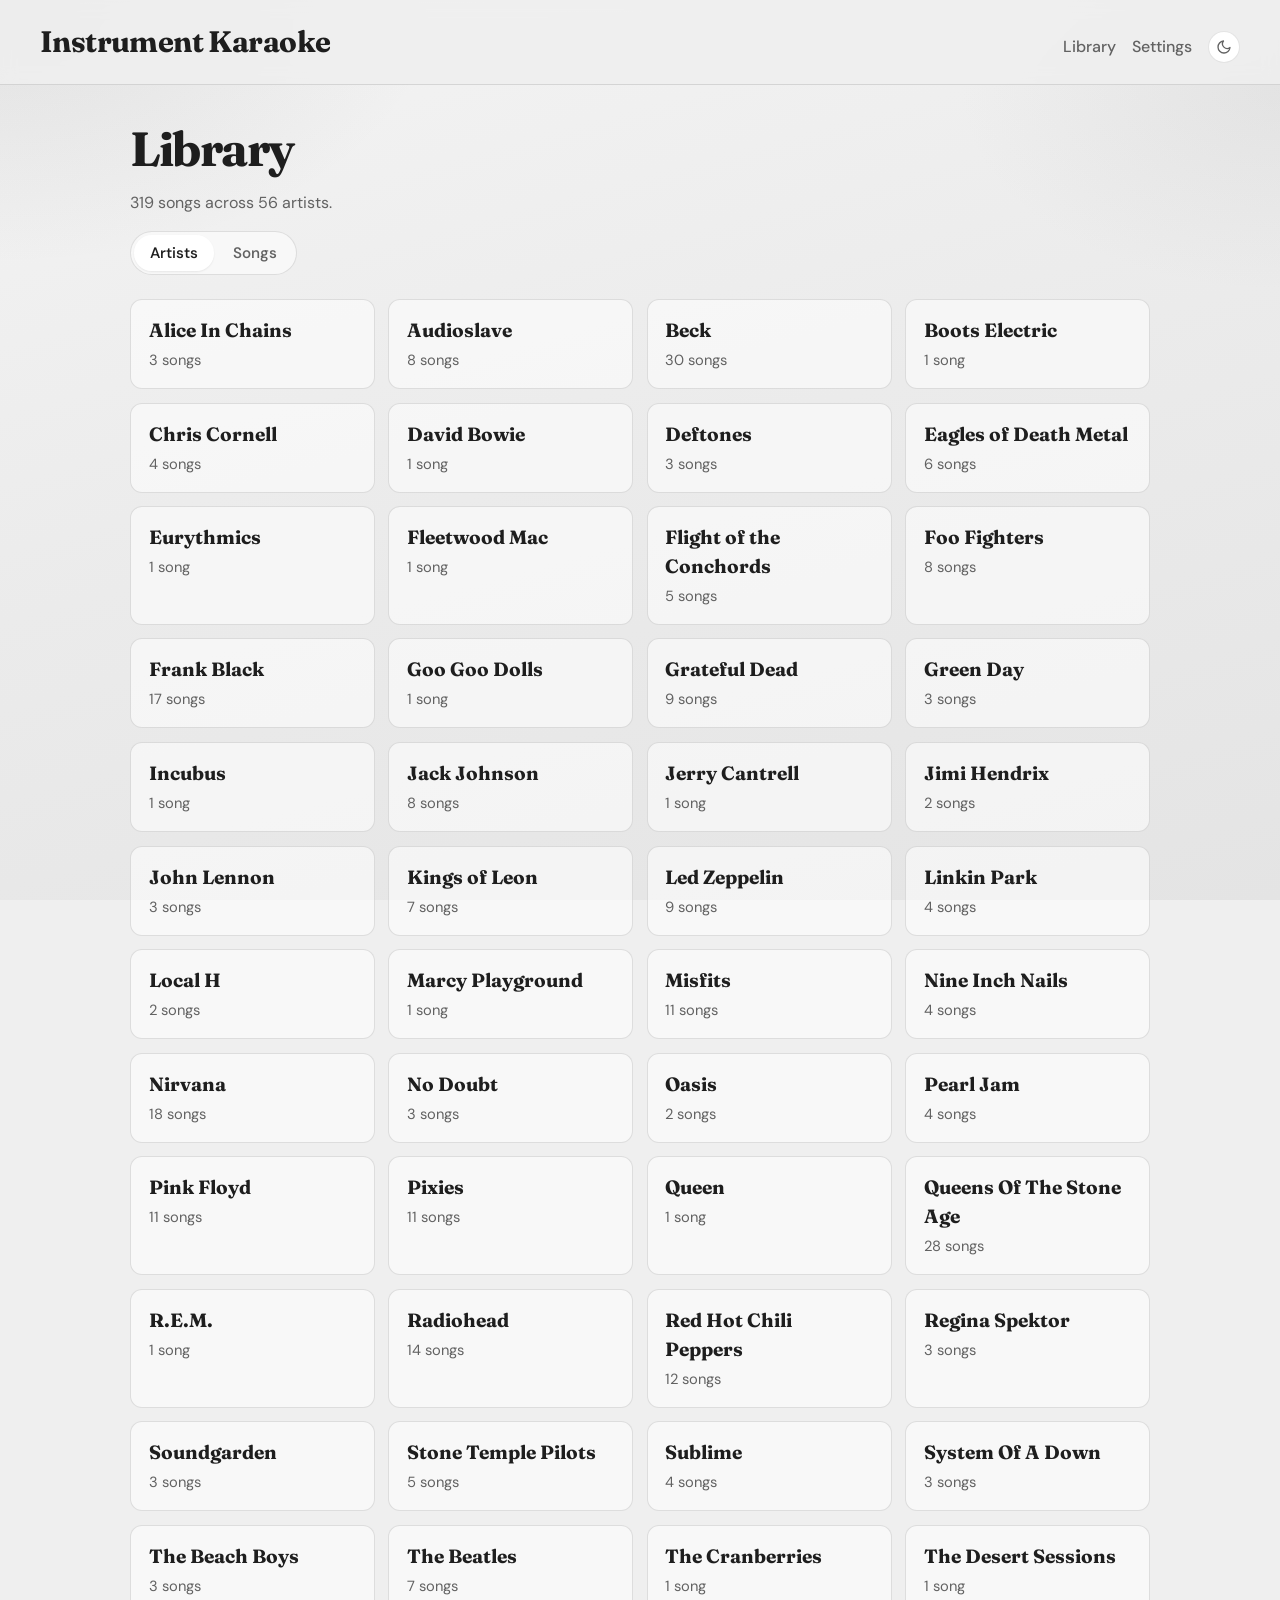
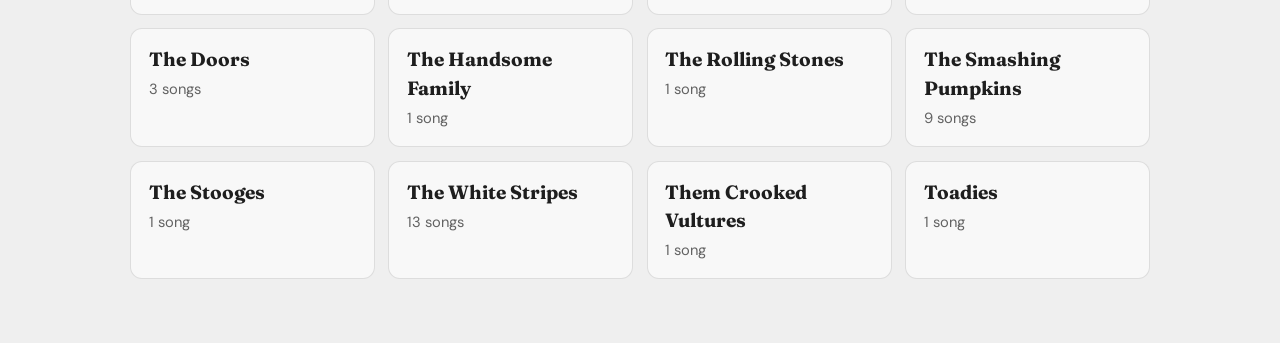
==== commit 938e99af: "Full-width song cards and fullscreen play scroll on phones - Edge-to-edge chart, chord panel and cho" ====
--- a/index.html
+++ b/index.html
@@ -8,6 +8,23 @@
   <link rel="preconnect" href="https://fonts.gstatic.com" crossorigin />
   <link href="https://fonts.googleapis.com/css2?family=DM+Sans:ital,opsz,wght@0,9..40,400;0,9..40,500;0,9..40,600;0,9..40,700;1,9..40,400&family=Fraunces:opsz,wght@9..144,500;9..144,700&family=IBM+Plex+Mono:wght@400;500&display=swap" rel="stylesheet" />
   <link rel="stylesheet" href="assets/styles.css" />
+  <script>
+    // Apply the saved or system theme before first paint to avoid a flash.
+    (function () {
+      var theme = "light";
+      try {
+        var saved = localStorage.getItem("instrument-karaoke.theme");
+        if (saved === "light" || saved === "dark") {
+          theme = saved;
+        } else if (window.matchMedia("(prefers-color-scheme: dark)").matches) {
+          theme = "dark";
+        }
+      } catch (e) {
+        /* storage or matchMedia unavailable — keep light */
+      }
+      document.documentElement.setAttribute("data-theme", theme);
+    })();
+  </script>
 </head>
 <body>
   <div class="bg-wash" aria-hidden="true"></div>
@@ -17,6 +34,10 @@
       <a href="#/">Library</a>
       <button type="button" class="site-nav-btn" id="nav-settings" aria-haspopup="dialog">Settings</button>
       <a href="#/admin/queue" id="nav-queue" hidden>Queue</a>
+      <button type="button" class="theme-toggle" id="theme-toggle" aria-label="Switch to dark mode" title="Switch to dark mode">
+        <svg class="icon-moon" viewBox="0 0 24 24" fill="none" stroke="currentColor" stroke-width="2" stroke-linecap="round" stroke-linejoin="round" aria-hidden="true"><path d="M21 12.8A9 9 0 1 1 11.2 3a7 7 0 0 0 9.8 9.8z"/></svg>
+        <svg class="icon-sun" viewBox="0 0 24 24" fill="none" stroke="currentColor" stroke-width="2" stroke-linecap="round" stroke-linejoin="round" aria-hidden="true"><circle cx="12" cy="12" r="4"/><path d="M12 2v2M12 20v2M4.93 4.93l1.41 1.41M17.66 17.66l1.41 1.41M2 12h2M20 12h2M4.93 19.07l1.41-1.41M17.66 6.34l1.41-1.41"/></svg>
+      </button>
     </nav>
   </header>
 
--- a/assets/styles.css
+++ b/assets/styles.css
@@ -1,13 +1,26 @@
 :root {
   --ink: #1e1e1e;
+  --ink-rgb: 30, 30, 30;
   --ink-soft: #626262;
   --paper: #efefef;
   --paper-2: #e6e6e6;
   --accent: #5c5c5c;
   --accent-deep: #3b3b3b;
+  --on-accent: #f3f3f3;
   --glow: #b4b4b4;
-  --line: rgba(30, 30, 30, 0.12);
-  --shadow: 0 16px 40px rgba(30, 30, 30, 0.1);
+  --surface-rgb: 255, 255, 255;
+  --surface-solid: #ffffff;
+  --line: rgba(var(--ink-rgb), 0.12);
+  --shadow: 0 16px 40px rgba(var(--ink-rgb), 0.1);
+  --header-bg: rgba(239, 239, 239, 0.85);
+  --wash:
+    radial-gradient(800px 480px at 0% 0%, rgba(92, 92, 92, 0.12), transparent 55%),
+    radial-gradient(640px 400px at 100% 10%, rgba(180, 180, 180, 0.18), transparent 50%),
+    linear-gradient(165deg, #f4f4f4 0%, #ebebeb 50%, #e4e4e4 100%);
+  --good: #1f6a4a;
+  --bad: #9a2f2f;
+  --warn: #8a5a12;
+  --info: #1f4f8a;
   --chord-accent: #1e1e1e;
   --chord-tone-root: #1e1e1e;
   --chord-tone-other: #5c5c5c;
@@ -19,10 +32,60 @@
   --chord-tone-ninth: #5c5c5c;
   --chord-tone-eleventh: #5c5c5c;
   --chord-tone-extension: #5c5c5c;
+  --diagram-ink: #1e1e1e;
+  --diagram-ink-soft: #626262;
+  --diagram-bar: #5c5c5c;
+  --diagram-key-white: #f7f7f7;
+  --diagram-key-black: #1e1e1e;
+  --diagram-on-tone: #f3f3f3;
   --mono: "IBM Plex Mono", ui-monospace, monospace;
   --sans: "DM Sans", system-ui, sans-serif;
   --display: "Fraunces", Georgia, serif;
   --radius: 12px;
+  color-scheme: light;
+}
+
+:root[data-theme="dark"] {
+  --ink: #ececec;
+  --ink-rgb: 236, 236, 236;
+  --ink-soft: #a6a6a6;
+  --paper: #161719;
+  --paper-2: #1e2024;
+  --accent: #b4b4b4;
+  --accent-deep: #d8d8d8;
+  --on-accent: #151618;
+  --glow: #4a4a4a;
+  --surface-rgb: 38, 40, 45;
+  --surface-solid: #26282d;
+  --line: rgba(255, 255, 255, 0.12);
+  --shadow: 0 16px 40px rgba(0, 0, 0, 0.45);
+  --header-bg: rgba(22, 23, 25, 0.85);
+  --wash:
+    radial-gradient(800px 480px at 0% 0%, rgba(180, 180, 180, 0.08), transparent 55%),
+    radial-gradient(640px 400px at 100% 10%, rgba(120, 120, 120, 0.1), transparent 50%),
+    linear-gradient(165deg, #1a1b1e 0%, #141517 50%, #101113 100%);
+  --good: #6fd2a4;
+  --bad: #ff8a8a;
+  --warn: #e8b865;
+  --info: #7fb4ee;
+  --chord-accent: #ececec;
+  --chord-tone-root: #ececec;
+  --chord-tone-other: #9a9a9a;
+  --chord-tone-third: #9a9a9a;
+  --chord-tone-fifth: #9a9a9a;
+  --chord-tone-fifth-alt: #9a9a9a;
+  --chord-tone-sixth: #9a9a9a;
+  --chord-tone-seventh: #9a9a9a;
+  --chord-tone-ninth: #9a9a9a;
+  --chord-tone-eleventh: #9a9a9a;
+  --chord-tone-extension: #9a9a9a;
+  --diagram-ink: #ececec;
+  --diagram-ink-soft: #a6a6a6;
+  --diagram-bar: #9a9a9a;
+  --diagram-key-white: #2e3136;
+  --diagram-key-black: #0b0c0e;
+  --diagram-on-tone: #151618;
+  color-scheme: dark;
 }
 
 *,
@@ -48,24 +111,22 @@
   position: fixed;
   inset: 0;
   z-index: -1;
-  background:
-    radial-gradient(800px 480px at 0% 0%, rgba(92, 92, 92, 0.12), transparent 55%),
-    radial-gradient(640px 400px at 100% 10%, rgba(180, 180, 180, 0.18), transparent 50%),
-    linear-gradient(165deg, #f4f4f4 0%, #ebebeb 50%, #e4e4e4 100%);
+  background: var(--wash);
 }
 
 .site-header {
   display: flex;
+  flex-wrap: wrap;
   align-items: baseline;
   justify-content: space-between;
-  gap: 1rem;
+  gap: 0.75rem 1rem;
   padding: 1.25rem clamp(1.25rem, 4vw, 2.5rem);
   border-bottom: 1px solid var(--line);
   backdrop-filter: blur(8px);
   position: sticky;
   top: 0;
   z-index: 10;
-  background: rgba(239, 239, 239, 0.85);
+  background: var(--header-bg);
 }
 
 .brand {
@@ -100,6 +161,42 @@
   color: var(--accent);
 }
 
+.theme-toggle {
+  display: inline-flex;
+  align-items: center;
+  justify-content: center;
+  width: 2rem;
+  height: 2rem;
+  padding: 0;
+  border: 1px solid var(--line);
+  border-radius: 999px;
+  background: var(--surface-solid);
+  color: var(--ink-soft);
+  cursor: pointer;
+}
+
+.theme-toggle:hover {
+  color: var(--accent);
+}
+
+.theme-toggle svg {
+  width: 1rem;
+  height: 1rem;
+}
+
+/* Icon shows the mode you will switch to. */
+.theme-toggle .icon-sun {
+  display: none;
+}
+
+:root[data-theme="dark"] .theme-toggle .icon-sun {
+  display: block;
+}
+
+:root[data-theme="dark"] .theme-toggle .icon-moon {
+  display: none;
+}
+
 html.chords-hidden .song-layout {
   grid-template-columns: 1fr;
 }
@@ -110,9 +207,10 @@
 }
 
 .app {
+  --gutter: clamp(1.25rem, 4vw, 2.5rem);
   width: min(1100px, 100%);
   margin: 0 auto;
-  padding: 1.75rem clamp(1.25rem, 4vw, 2.5rem) 4rem;
+  padding: 1.75rem var(--gutter) 4rem;
 }
 
 .loading,
@@ -156,7 +254,7 @@
   padding: 0.2rem;
   border: 1px solid var(--line);
   border-radius: 999px;
-  background: rgba(255, 255, 255, 0.55);
+  background: rgba(var(--surface-rgb), 0.55);
   animation: rise 0.7s ease both;
 }
 
@@ -176,8 +274,8 @@
 
 .view-tab.is-active {
   color: var(--ink);
-  background: rgba(255, 255, 255, 0.95);
-  box-shadow: 0 1px 2px rgba(30, 30, 30, 0.08);
+  background: rgba(var(--surface-rgb), 0.95);
+  box-shadow: 0 1px 2px rgba(var(--ink-rgb), 0.08);
 }
 
 .artist-grid {
@@ -190,7 +288,7 @@
   overflow-x: auto;
   border: 1px solid var(--line);
   border-radius: var(--radius);
-  background: rgba(255, 255, 255, 0.55);
+  background: rgba(var(--surface-rgb), 0.55);
   animation: rise 0.7s ease both;
 }
 
@@ -214,7 +312,7 @@
   letter-spacing: 0.04em;
   text-transform: uppercase;
   color: var(--ink-soft);
-  background: rgba(255, 255, 255, 0.45);
+  background: rgba(var(--surface-rgb), 0.45);
 }
 
 .song-table tbody tr:last-child td {
@@ -222,7 +320,7 @@
 }
 
 .song-table tbody tr:hover td {
-  background: rgba(255, 255, 255, 0.55);
+  background: rgba(var(--surface-rgb), 0.55);
 }
 
 .song-table a {
@@ -266,7 +364,7 @@
 }
 
 .media-flag.is-yes {
-  color: #1f6a4a;
+  color: var(--good);
 }
 
 .media-flag.is-no {
@@ -286,7 +384,7 @@
   min-width: 0;
   padding: 0.1rem 0.4rem;
   border: 1px solid var(--line);
-  background: rgba(255, 255, 255, 0.55);
+  background: rgba(var(--surface-rgb), 0.55);
 }
 
 .media-flag-chip .media-flag.is-yes {
@@ -306,7 +404,7 @@
   border: 1px solid var(--line);
   border-radius: 8px;
   padding: 0.55rem 0.75rem;
-  background: rgba(255, 255, 255, 0.75);
+  background: rgba(var(--surface-rgb), 0.75);
 }
 
 .songs-search input[type="search"]::placeholder {
@@ -316,7 +414,7 @@
 .songs-search input[type="search"]:focus {
   outline: 2px solid var(--accent);
   outline-offset: 2px;
-  background: rgba(255, 255, 255, 0.95);
+  background: rgba(var(--surface-rgb), 0.95);
 }
 
 .visually-hidden {
@@ -338,7 +436,7 @@
   padding: 1rem 1.1rem;
   border: 1px solid var(--line);
   border-radius: var(--radius);
-  background: rgba(255, 255, 255, 0.55);
+  background: rgba(var(--surface-rgb), 0.55);
   text-decoration: none;
   color: inherit;
   transition: transform 0.18s ease, border-color 0.18s ease, background 0.18s ease;
@@ -349,7 +447,7 @@
 .song-link:hover {
   transform: translateY(-2px);
   border-color: rgba(92, 92, 92, 0.4);
-  background: rgba(255, 255, 255, 0.9);
+  background: rgba(var(--surface-rgb), 0.9);
 }
 
 .artist-link strong,
@@ -438,7 +536,7 @@
   padding: 0.75rem 0.85rem;
   border: 1px solid var(--line);
   border-radius: var(--radius);
-  background: rgba(255, 255, 255, 0.6);
+  background: rgba(var(--surface-rgb), 0.6);
 }
 
 .toolbar[hidden] {
@@ -452,7 +550,7 @@
   padding: 0.15rem;
   border: 1px solid var(--line);
   border-radius: 999px;
-  background: rgba(255, 255, 255, 0.55);
+  background: rgba(var(--surface-rgb), 0.55);
 }
 
 .view-modes[hidden] {
@@ -475,14 +573,14 @@
 }
 
 .view-mode:hover {
-  background: rgba(30, 30, 30, 0.05);
+  background: rgba(var(--ink-rgb), 0.05);
   color: var(--ink);
 }
 
 .view-mode.is-active,
 .view-mode.is-active:hover {
   background: var(--accent-deep);
-  color: #f3f3f3;
+  color: var(--on-accent);
 }
 
 .toolbar button,
@@ -493,7 +591,7 @@
 .toolbar button {
   border: 1px solid transparent;
   background: var(--accent-deep);
-  color: #f3f3f3;
+  color: var(--on-accent);
   border-radius: 999px;
   padding: 0.45rem 0.95rem;
   cursor: pointer;
@@ -512,12 +610,12 @@
 }
 
 .toolbar button.secondary:hover {
-  background: rgba(30, 30, 30, 0.06);
+  background: rgba(var(--ink-rgb), 0.06);
 }
 
 .toolbar button.secondary.is-active {
   background: var(--accent-deep);
-  color: #f3f3f3;
+  color: var(--on-accent);
   border-color: transparent;
 }
 
@@ -529,7 +627,7 @@
 .table-delete,
 .modal-btn.danger {
   background: transparent;
-  color: #8b2e2e;
+  color: var(--bad);
   border: 1px solid rgba(139, 46, 46, 0.35);
 }
 
@@ -580,7 +678,7 @@
   align-items: center;
   justify-content: center;
   padding: 1.25rem;
-  background: rgba(30, 30, 30, 0.35);
+  background: rgba(var(--ink-rgb), 0.35);
   backdrop-filter: blur(3px);
   animation: modal-fade 0.18s ease both;
 }
@@ -590,7 +688,7 @@
   padding: 1.35rem 1.4rem 1.2rem;
   border: 1px solid var(--line);
   border-radius: var(--radius);
-  background: #f7f7f7;
+  background: var(--surface-solid);
   box-shadow: var(--shadow);
   animation: modal-rise 0.22s ease both;
 }
@@ -620,7 +718,7 @@
   border-radius: 999px;
   padding: 0.45rem 0.95rem;
   background: var(--accent-deep);
-  color: #f3f3f3;
+  color: var(--on-accent);
   cursor: pointer;
   font: inherit;
   font-weight: 600;
@@ -638,7 +736,7 @@
 }
 
 .modal-btn.secondary:hover {
-  background: rgba(30, 30, 30, 0.06);
+  background: rgba(var(--ink-rgb), 0.06);
 }
 
 .export-modal-dialog {
@@ -678,7 +776,7 @@
   padding: 0.4rem 0.55rem;
   border: 1px solid var(--line);
   border-radius: 8px;
-  background: #fff;
+  background: var(--surface-solid);
   font: inherit;
 }
 
@@ -715,7 +813,7 @@
   padding: 0.75rem 0.8rem;
   border: 1px solid var(--line);
   border-radius: 10px;
-  background: rgba(30, 30, 30, 0.04);
+  background: rgba(var(--ink-rgb), 0.04);
 }
 
 .export-progress-meta {
@@ -732,7 +830,7 @@
   width: 100%;
   height: 0.65rem;
   border-radius: 999px;
-  background: rgba(30, 30, 30, 0.12);
+  background: rgba(var(--ink-rgb), 0.12);
   overflow: hidden;
 }
 
@@ -753,7 +851,7 @@
 
 .export-error {
   margin: 0 0 0.85rem;
-  color: #9a2f2f;
+  color: var(--bad);
   font-size: 0.9rem;
 }
 
@@ -774,15 +872,15 @@
 }
 
 .media-export-status.is-active {
-  color: #8a5a12;
+  color: var(--warn);
 }
 
 .media-export-status.is-done {
-  color: #1f6a4a;
+  color: var(--good);
 }
 
 .media-export-status.is-error {
-  color: #9a2f2f;
+  color: var(--bad);
 }
 
 @keyframes modal-fade {
@@ -828,7 +926,7 @@
   overflow: visible;
   border: 1px solid var(--line);
   border-radius: var(--radius);
-  background: rgba(255, 255, 255, 0.72);
+  background: rgba(var(--surface-rgb), 0.72);
 }
 
 .song-chords[hidden] {
@@ -851,7 +949,7 @@
 }
 
 .song-chord:hover {
-  background: rgba(30, 30, 30, 0.05);
+  background: rgba(var(--ink-rgb), 0.05);
   border-color: var(--line);
 }
 
@@ -887,9 +985,59 @@
   position: relative;
   border: 1px solid var(--line);
   border-radius: var(--radius);
-  background: rgba(255, 255, 255, 0.82);
+  background: rgba(var(--surface-rgb), 0.82);
   box-shadow: var(--shadow);
   padding: 1.1rem 1.2rem;
+}
+
+/* Phones: song cards run edge to edge, and play scroll gives the chart the whole screen. */
+@media (max-width: 640px) {
+  .chart-panel,
+  .chord-panel,
+  .song-chords {
+    margin-left: calc(var(--gutter) * -1);
+    margin-right: calc(var(--gutter) * -1);
+    border-left: 0;
+    border-right: 0;
+    border-radius: 0;
+    box-shadow: none;
+  }
+
+  .chart-panel.is-fullscreen {
+    position: fixed;
+    inset: 0;
+    z-index: 30;
+    padding: 1rem 2rem;
+    border: 0;
+    border-radius: 0;
+    background: var(--surface-solid);
+    box-shadow: none;
+    overflow-y: auto;
+    overscroll-behavior: contain;
+    -webkit-overflow-scrolling: touch;
+  }
+
+  html.chart-fullscreen {
+    overflow: hidden;
+  }
+
+  .chart-panel.is-fullscreen .chart-fullscreen-bar {
+    position: sticky;
+    top: 0;
+    z-index: 1;
+    margin: 0;
+    padding: 0.75rem;
+    justify-content: space-between;
+    flex-wrap: wrap;
+    background: var(--surface-solid);
+    box-shadow: 0 0 50px black;
+  }
+
+  /* Space between the pinned toolbar and the first line, so play scroll starts clear of it. */
+  .chart-panel.is-fullscreen .chart {
+    font-size: var(--chart-font-size, 1.05rem);
+    padding-top: 3em;
+  }
 }
 
 .scroll-countdown {
@@ -905,8 +1053,8 @@
   font-weight: 600;
   line-height: 1;
   color: var(--accent);
-  background: rgba(255, 255, 255, 0.45);
-  text-shadow: 0 1px 0 rgba(255, 255, 255, 0.8);
+  background: rgba(var(--surface-rgb), 0.45);
+  text-shadow: 0 1px 0 rgba(var(--surface-rgb), 0.8);
 }
 
 .scroll-countdown[hidden] {
@@ -975,7 +1123,7 @@
   top: 5.5rem;
   border: 1px solid var(--line);
   border-radius: var(--radius);
-  background: rgba(255, 255, 255, 0.72);
+  background: rgba(var(--surface-rgb), 0.72);
   padding: 0.9rem;
 }
 
@@ -993,7 +1141,7 @@
   padding: 0.2rem;
   border: 1px solid var(--line);
   border-radius: 10px;
-  background: rgba(255, 255, 255, 0.45);
+  background: rgba(var(--surface-rgb), 0.45);
 }
 
 .instrument-mode {
@@ -1016,7 +1164,7 @@
 
 .instrument-mode.is-active {
   background: var(--accent-deep);
-  color: #f3f3f3;
+  color: var(--on-accent);
 }
 
 .tuning-field {
@@ -1042,7 +1190,7 @@
   width: 100%;
   border: 1px solid var(--line);
   border-radius: 8px;
-  background: rgba(255, 255, 255, 0.85);
+  background: rgba(var(--surface-rgb), 0.85);
   color: var(--ink);
   font: inherit;
   font-size: 0.82rem;
@@ -1105,7 +1253,7 @@
   width: 1.35rem;
   height: 1.35rem;
   padding: 0;
-  border: 2px solid rgba(30, 30, 30, 0.18);
+  border: 2px solid rgba(var(--ink-rgb), 0.18);
   border-radius: 999px;
   background: var(--swatch, #1e1e1e);
   cursor: pointer;
@@ -1118,7 +1266,7 @@
 
 .accent-swatch.is-active {
   border-color: var(--ink);
-  box-shadow: 0 0 0 2px rgba(255, 255, 255, 0.9), 0 0 0 3px var(--ink);
+  box-shadow: 0 0 0 2px rgba(var(--surface-rgb), 0.9), 0 0 0 3px var(--ink);
 }
 
 .chord-list {
@@ -1189,7 +1337,7 @@
   height: 2rem;
   border: 1px solid var(--line);
   border-radius: 999px;
-  background: rgba(255, 255, 255, 0.7);
+  background: rgba(var(--surface-rgb), 0.7);
   color: var(--ink);
   font-size: 1.35rem;
   line-height: 1;
@@ -1203,7 +1351,7 @@
 
 .diagram-arrow:hover:not(:disabled) {
   border-color: var(--accent);
-  background: rgba(255, 255, 255, 0.95);
+  background: rgba(var(--surface-rgb), 0.95);
 }
 
 .diagram-arrow:disabled {
@@ -1266,7 +1414,7 @@
 }
 
 .save-status.is-error {
-  color: #555555;
+  color: var(--ink-soft);
 }
 
 .admin-editor {
@@ -1274,7 +1422,7 @@
   padding: 1rem;
   border: 1px solid var(--line);
   border-radius: var(--radius);
-  background: rgba(255, 255, 255, 0.82);
+  background: rgba(var(--surface-rgb), 0.82);
   box-shadow: var(--shadow);
 }
 
@@ -1321,7 +1469,7 @@
   border: 1px solid var(--line);
   border-radius: 8px;
   padding: 0.45rem 0.55rem;
-  background: rgba(255, 255, 255, 0.9);
+  background: rgba(var(--surface-rgb), 0.9);
 }
 
 .admin-body {
@@ -1508,7 +1656,7 @@
   color: var(--ink);
   border: 1px solid var(--line);
   border-radius: 4px;
-  background: rgba(255, 255, 255, 0.85);
+  background: rgba(var(--surface-rgb), 0.85);
   padding: 0.28rem 0.45rem;
 }
 
@@ -1556,7 +1704,7 @@
   padding: 0.5rem 0.45rem 0.55rem;
   border: 1px solid var(--line);
   border-radius: 6px;
-  background: rgba(255, 255, 255, 0.45);
+  background: rgba(var(--surface-rgb), 0.45);
 }
 
 .media-stem.is-silent .media-stem-name {
@@ -1593,18 +1741,18 @@
 }
 
 .media-stem-btn:hover {
-  background: rgba(30, 30, 30, 0.06);
+  background: rgba(var(--ink-rgb), 0.06);
   color: var(--ink);
 }
 
 .media-stem-mute.is-active {
-  color: #8b2e2e;
+  color: var(--bad);
   border-color: rgba(139, 46, 46, 0.45);
   background: rgba(139, 46, 46, 0.08);
 }
 
 .media-stem-solo.is-active {
-  color: #1f6a4a;
+  color: var(--good);
   border-color: rgba(31, 106, 74, 0.45);
   background: rgba(42, 154, 106, 0.12);
 }
@@ -1625,7 +1773,7 @@
   width: 10px;
   height: 100%;
   border-radius: 2px;
-  background: rgba(30, 30, 30, 0.06);
+  background: rgba(var(--ink-rgb), 0.06);
   display: block;
 }
 
@@ -1646,7 +1794,7 @@
   height: 2.4rem;
   border-radius: 50%;
   border: 1px solid var(--line);
-  background: rgba(255, 255, 255, 0.7);
+  background: rgba(var(--surface-rgb), 0.7);
   cursor: ew-resize;
   touch-action: none;
   display: grid;
@@ -1664,8 +1812,8 @@
   inset: 0.2rem;
   border-radius: 50%;
   background:
-    radial-gradient(circle at 35% 30%, rgba(255, 255, 255, 0.9), rgba(230, 230, 230, 0.95) 55%, rgba(200, 200, 200, 0.9));
-  box-shadow: inset 0 0 0 1px rgba(30, 30, 30, 0.08);
+    radial-gradient(circle at 35% 30%, rgba(var(--surface-rgb), 0.9), rgba(230, 230, 230, 0.95) 55%, rgba(200, 200, 200, 0.9));
+  box-shadow: inset 0 0 0 1px rgba(var(--ink-rgb), 0.08);
 }
 
 .media-stem-pan-knob::after {
@@ -1707,12 +1855,12 @@
 }
 
 .media-mix-btn:hover {
-  background: rgba(30, 30, 30, 0.06);
+  background: rgba(var(--ink-rgb), 0.06);
   color: var(--ink);
 }
 
 .media-mix-btn.is-active {
-  color: #1f6a4a;
+  color: var(--good);
   border-color: rgba(31, 106, 74, 0.45);
   background: rgba(42, 154, 106, 0.12);
 }
@@ -1744,29 +1892,29 @@
   padding: 0.15rem 0.45rem;
   border: 1px solid var(--line);
   color: var(--ink-soft);
-  background: rgba(255, 255, 255, 0.55);
+  background: rgba(var(--surface-rgb), 0.55);
 }
 
 .media-status-queued,
 .media-status-processing {
-  color: #8a5a12;
+  color: var(--warn);
   border-color: rgba(138, 90, 18, 0.35);
 }
 
 .media-status-needs_review {
-  color: #7a4a12;
+  color: var(--warn);
   border-color: rgba(122, 74, 18, 0.4);
   background: rgba(201, 162, 39, 0.12);
 }
 
 .media-status-ready {
-  color: #1f6a4a;
+  color: var(--good);
   border-color: rgba(31, 106, 74, 0.35);
   background: rgba(42, 154, 106, 0.1);
 }
 
 .media-status-failed {
-  color: #9a2f2f;
+  color: var(--bad);
   border-color: rgba(154, 47, 47, 0.35);
 }
 
@@ -1776,7 +1924,7 @@
   border-radius: 8px;
   padding: 0.55rem 0.75rem;
   background: rgba(154, 47, 47, 0.08);
-  color: #7a2424;
+  color: var(--bad);
   font-size: 0.78rem;
   line-height: 1.4;
 }
@@ -1784,7 +1932,7 @@
 .media-vtt-issues.is-warn {
   border-color: rgba(122, 74, 18, 0.4);
   background: rgba(201, 162, 39, 0.14);
-  color: #7a4a12;
+  color: var(--warn);
 }
 
 .media-vtt-issues strong {
@@ -1802,7 +1950,7 @@
   border: 1px solid var(--line);
   border-radius: 8px;
   padding: 0.65rem 0.75rem;
-  background: rgba(255, 255, 255, 0.72);
+  background: rgba(var(--surface-rgb), 0.72);
 }
 
 .media-vtt-hint {
@@ -1813,7 +1961,7 @@
 }
 
 #media-align.is-active {
-  color: #7a4a12;
+  color: var(--warn);
   border-color: rgba(122, 74, 18, 0.45);
   background: rgba(201, 162, 39, 0.14);
 }
@@ -1849,7 +1997,7 @@
 }
 
 .media-align-item:hover {
-  background: rgba(30, 30, 30, 0.04);
+  background: rgba(var(--ink-rgb), 0.04);
 }
 
 .media-align-line {
@@ -1909,7 +2057,7 @@
   border: 1px solid var(--line);
   border-radius: 4px;
   padding: 0.15rem 0.35rem;
-  background: rgba(255, 255, 255, 0.95);
+  background: rgba(var(--surface-rgb), 0.95);
   color: var(--ink);
   font: inherit;
   font-family: var(--mono);
@@ -1927,7 +2075,7 @@
   border: 1px solid var(--line);
   border-radius: 4px;
   padding: 0.18rem 0.4rem;
-  background: rgba(255, 255, 255, 0.9);
+  background: rgba(var(--surface-rgb), 0.9);
   color: var(--ink);
   font: inherit;
   font-size: 0.72rem;
@@ -1938,20 +2086,20 @@
 .media-align-revert:hover {
   border-color: rgba(139, 46, 46, 0.35);
   background: rgba(139, 46, 46, 0.08);
-  color: #8b2e2e;
+  color: var(--bad);
 }
 
 .media-align-save-lyric:hover {
   border-color: rgba(42, 154, 106, 0.45);
   background: rgba(42, 154, 106, 0.14);
-  color: #1f6a4a;
+  color: var(--good);
 }
 
 .media-align-assign {
   border: 1px solid var(--line);
   border-radius: 4px;
   padding: 0.18rem 0.4rem;
-  background: rgba(255, 255, 255, 0.9);
+  background: rgba(var(--surface-rgb), 0.9);
   color: var(--ink);
   font: inherit;
   font-size: 0.72rem;
@@ -1962,13 +2110,13 @@
 .media-align-assign:hover {
   border-color: rgba(122, 74, 18, 0.45);
   background: rgba(201, 162, 39, 0.16);
-  color: #7a4a12;
+  color: var(--warn);
 }
 
 .media-align-end:hover {
   border-color: rgba(58, 127, 212, 0.45);
   background: rgba(58, 127, 212, 0.12);
-  color: #1f4f8a;
+  color: var(--info);
 }
 
 .media-align-item.is-stamped {
@@ -2033,7 +2181,7 @@
 
 .queue-paused-label {
   font-weight: 600;
-  color: #8a5a12;
+  color: var(--warn);
 }
 
 .queue-empty {
@@ -2051,7 +2199,7 @@
 .queue-item {
   border: 1px solid var(--line);
   padding: 0.85rem 1rem;
-  background: rgba(255, 255, 255, 0.55);
+  background: rgba(var(--surface-rgb), 0.55);
 }
 
 .queue-item-top {
@@ -2078,9 +2226,9 @@
   letter-spacing: 0.04em;
 }
 
-.queue-status-queued { color: #6a6a6a; }
-.queue-status-processing { color: #8a5a12; }
-.queue-status-needs_review { color: #7a4a12; }
+.queue-status-queued { color: var(--ink-soft); }
+.queue-status-processing { color: var(--warn); }
+.queue-status-needs_review { color: var(--warn); }
 .queue-status-link {
   text-decoration: underline;
   text-underline-offset: 0.12em;
@@ -2089,9 +2237,9 @@
   color: var(--ink);
 }
 .queue-status-completed,
-.queue-status-ready { color: #1f6a4a; }
+.queue-status-ready { color: var(--good); }
 .queue-status-failed,
-.queue-status-cancelled { color: #9a2f2f; }
+.queue-status-cancelled { color: var(--bad); }
 
 .queue-item-meta {
   display: flex;
@@ -2119,5 +2267,5 @@
 .queue-item-error {
   margin-top: 0.35rem;
   font-size: 0.8rem;
-  color: #9a2f2f;
-}
+  color: var(--bad);
+}
